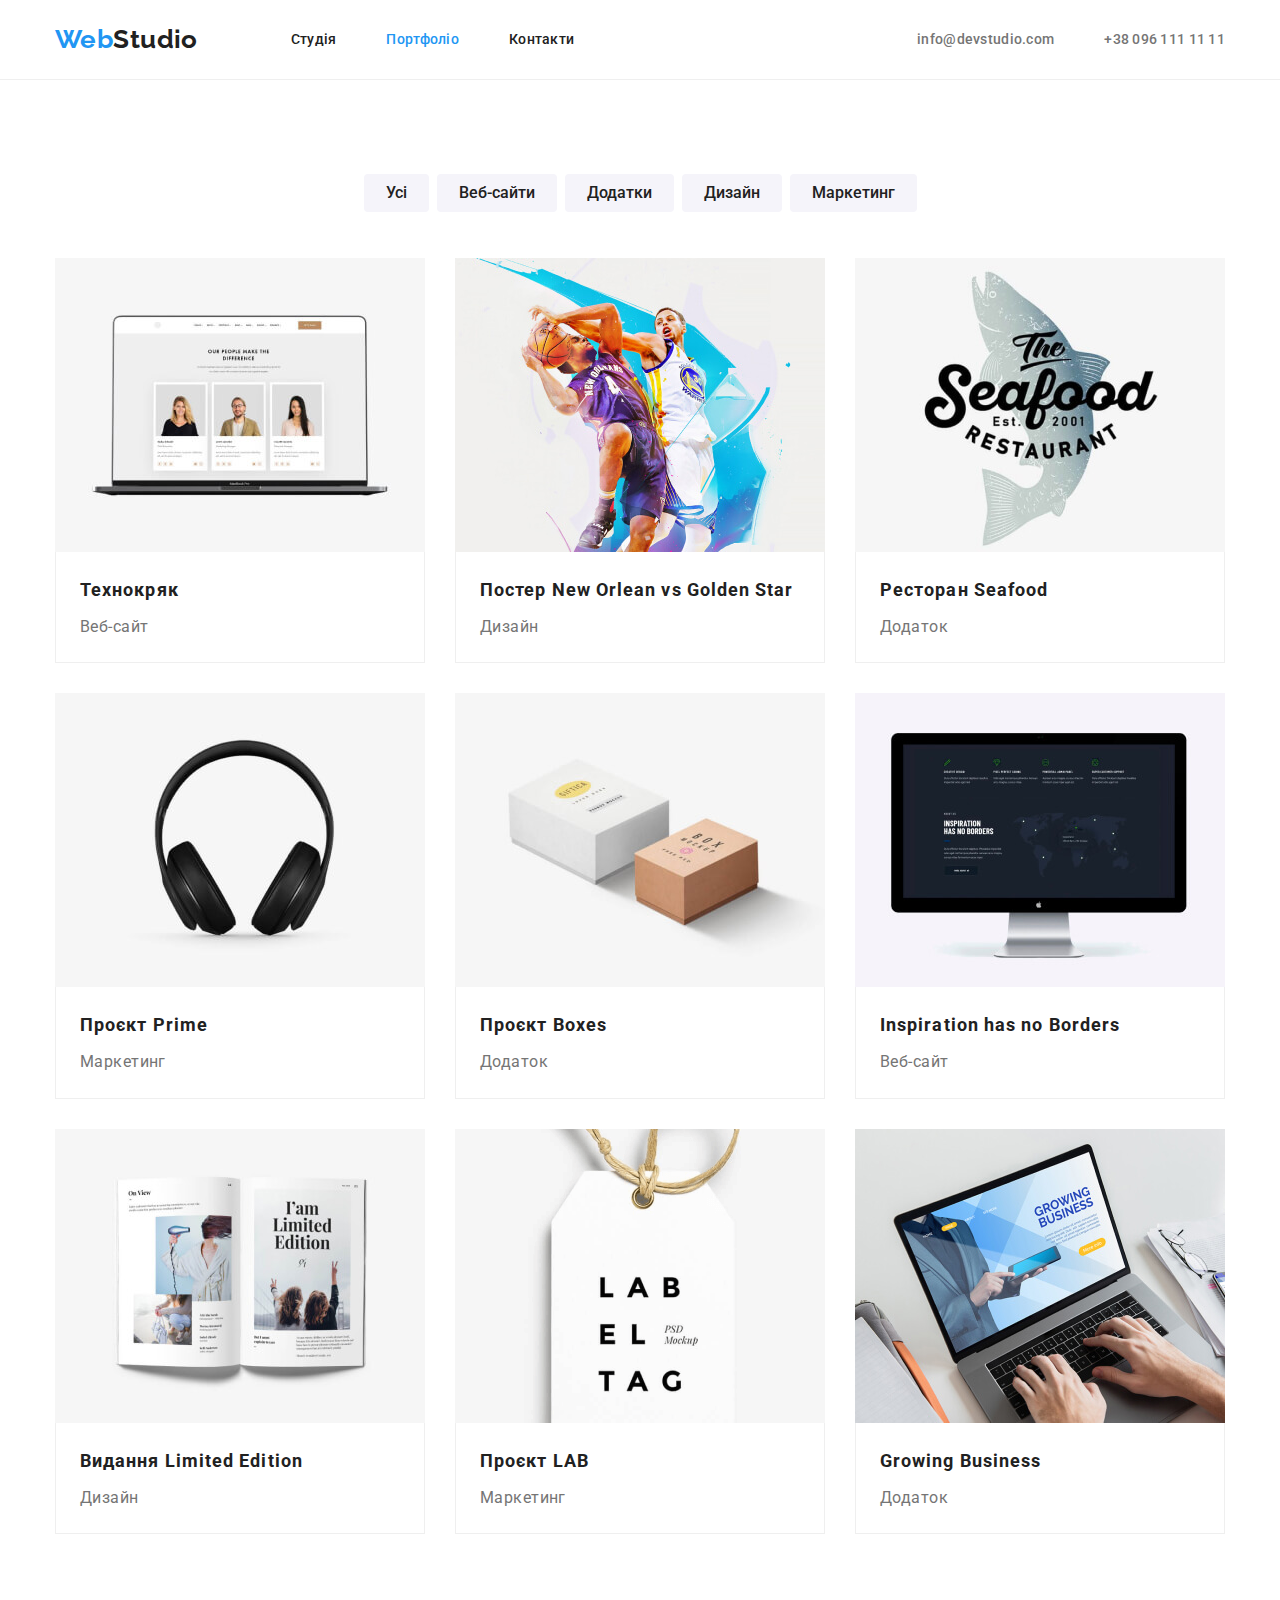
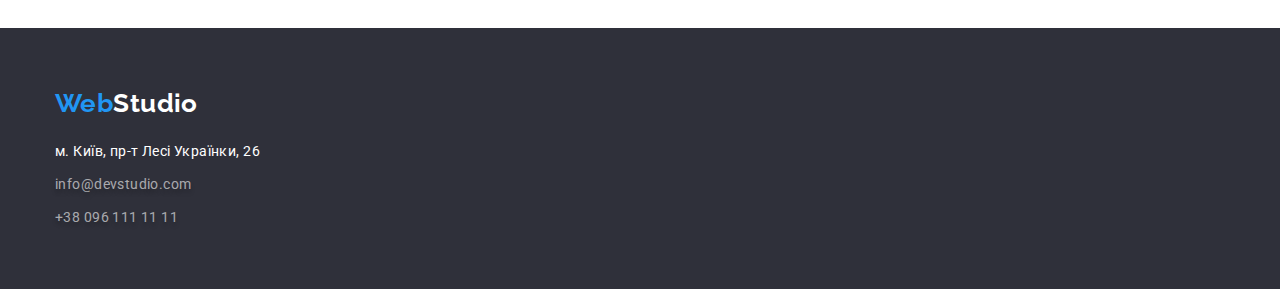
==== portfolio.html @ c40b0bf0 "додає початок дз4" ====
<!DOCTYPE html>
<html lang="uk">
  <head>
    <meta charset="UTF-8" />
    <meta http-equiv="X-UA-Compatible" content="IE=edge" />
    <meta name="viewport" content="width=device-width, initial-scale=1.0" />
    <title>Document</title>
    <link rel="preconnect" href="https://fonts.googleapis.com" />
    <link rel="preconnect" href="https://fonts.gstatic.com" crossorigin />
    <link
      href="https://fonts.googleapis.com/css2?family=Raleway:wght@700&family=Roboto:wght@400;500;700;900&display=swap"
      rel="stylesheet"
    />
    <link
      rel="stylesheet"
      href="https://cdnjs.cloudflare.com/ajax/libs/modern-normalize/1.1.0/modern-normalize.min.css"
    />
    <link rel="stylesheet" href="./css/styles.css" />
  </head>
  <body>
    <header class="main-header">
      <div class="container main-nav">
        <nav class="nav-logo">
          <a href="./index.html" class="logo not-link"
            ><span class="first-color-logo">Web</span
            ><span class="second-color-logo">Studio</span></a
          >
          <ul class="site-nav not-ul">
            <li class="item">
              <a href="./index.html" class="link not-link">Студія</a>
            </li>
            <li class="item">
              <a href="./portfolio.html" class="link current not-link"
                >Портфоліо</a
              >
            </li>
            <li class="item"><a href="#" class="link not-link">Контакти</a></li>
          </ul>
        </nav>
        <ul class="header-contacts not-ul">
          <li class="item">
            <a href="mailto:info@devstudio.com" class="not-link"
              >info@devstudio.com</a
            >
          </li>
          <li class="item">
            <a href="tel:+380961111111" class="not-link">+38 096 111 11 11</a>
          </li>
        </ul>
      </div>
    </header>
    <main>
      <section class="section portfolio-site">
        <div class="container">
          <h1 class="visually-hidden">Портфоліо</h1>
          <ul class="portfolio-btns not-ul">
            <li class="item">
              <button type="button" class="btn-portfolio">Усі</button>
            </li>
            <li class="item">
              <button type="button" class="btn-portfolio">Веб-сайти</button>
            </li>
            <li class="item">
              <button type="button" class="btn-portfolio">Додатки</button>
            </li>
            <li class="item">
              <button type="button" class="btn-portfolio">Дизайн</button>
            </li>
            <li class="item">
              <button type="button" class="btn-portfolio">Маркетинг</button>
            </li>
          </ul>
          <ul class="portfolio-list not-ul">
            <li class="item">
              <a href="#" class="not-link">
                <img
                  src="./images/tehnocryak.jpeg"
                  alt="сайт на ноутбуці"
                  width="370"
                />
                <div class="border">
                  <h2 class="portfolio-titles">Технокряк</h2>
                  <p class="portfolio-txt">Веб-сайт</p>
                </div>
              </a>
            </li>
            <li class="item">
              <a href="#" class="not-link">
                <img
                  src="./images/poster-basketball.jpeg"
                  alt="два баскетболісти з м'ячем"
                  width="370"
                />
                <div class="border">
                  <h2 class="portfolio-titles">
                    Постер New Orlean vs Golden Star
                  </h2>
                  <p class="portfolio-txt">Дизайн</p>
                </div>
              </a>
            </li>
            <li class="item">
              <a href="#" class="not-link">
                <img
                  src="./images/seafood.jpeg"
                  alt="назва ресторану на фоні риби"
                  width="370"
                />
                <div class="border">
                  <h2 class="portfolio-titles">Ресторан Seafood</h2>
                  <p class="portfolio-txt">Додаток</p>
                </div>
              </a>
            </li>
            <li class="item">
              <a href="#" class="not-link">
                <img src="./images/prima.jpeg" alt="навушники" width="370" />
                <div class="border">
                  <h2 class="portfolio-titles">Проєкт Prime</h2>
                  <p class="portfolio-txt">Маркетинг</p>
                </div>
              </a>
            </li>
            <li class="item">
              <a href="#" class="not-link">
                <img src="./images/boxes.jpeg" alt="коробки" width="370" />
                <div class="border">
                  <h2 class="portfolio-titles">Проєкт Boxes</h2>
                  <p class="portfolio-txt">Додаток</p>
                </div>
              </a>
            </li>
            <li class="item">
              <a href="#" class="not-link">
                <img
                  src="./images/inspiration.jpeg"
                  alt="веб сайт на моніторі"
                  width="370"
                />
                <div class="border">
                  <h2 class="portfolio-titles">Inspiration has no Borders</h2>
                  <p class="portfolio-txt">Веб-сайт</p>
                </div>
              </a>
            </li>
            <li class="item">
              <a href="#" class="not-link">
                <img
                  src="./images/limited-edition.jpeg"
                  alt="книжка"
                  width="370"
                />
                <div class="border">
                  <h2 class="portfolio-titles">Видання Limited Edition</h2>
                  <p class="portfolio-txt">Дизайн</p>
                </div>
              </a>
            </li>
            <li class="item">
              <a href="#" class="not-link">
                <img src="./images/lab.png" alt="етикетка" width="370" />
                <div class="border">
                  <h2 class="portfolio-titles">Проєкт LAB</h2>
                  <p class="portfolio-txt">Маркетинг</p>
                </div>
              </a>
            </li>
            <li class="item">
              <a href="#" class="not-link">
                <img
                  src="./images/growing-business.jpeg"
                  alt="руки друкують на ноутбуці"
                  width="370"
                />
                <div class="border">
                  <h2 class="portfolio-titles">Growing Business</h2>
                  <p class="portfolio-txt">Додаток</p>
                </div>
              </a>
            </li>
          </ul>
        </div>
      </section>
    </main>
    <footer class="site-footer">
      <div class="container">
        <div class="logo-footer">
          <a href="./index.html" class="logo footer not-link"
            ><span class="first-color-logo">Web</span
            ><span class="third-color-logo">Studio</span></a
          >
        </div>
        <address class="footer-links">
          <ul class="not-ul footer-list">
            <li class="item">
              <a
                href="https://goo.gl/maps/CPtrU1FHBa2aNyZL9"
                target="_blank"
                rel="noopener noreferrer nofollow"
                class="address not-link"
                >м. Київ, пр-т Лесі Українки, 26</a
              >
            </li>
            <li class="item">
              <a href="mailto:info@devstudio.com" class="footer-mail not-link"
                >info@devstudio.com</a
              >
            </li>
            <li class="item">
              <a href="tel:+380961111111" class="footer-phone not-link"
                >+38 096 111 11 11</a
              >
            </li>
          </ul>
        </address>
      </div>
    </footer>
  </body>
</html>
---- css/styles.css ----
html {
  box-sizing: border-box;
}
*,
*::after,
*::before {
  box-sizing: inherit;
}
:root {
  --title-text-color: #212121;
  --main-text-color: #757575;
  --light-text-color: #ffffff;
  --accent-color: #2196f3;
  --dark-bg-color: #2f303a;
  --light-bg-color: #f5f4fa;
  --phone-footer-color: rgba(255, 255, 255, 0.6);
  --btn-focus-hover: #188ce8;
  --border-color: #eeee;
}
body {
  margin: 0;
  color: var(--main-text-color);
  background-color: var(--light-text-color);
  /* головний шрифт */
  font-family: "Roboto", sans-serif;
  font-size: 14px;
  line-height: 1.7;
  letter-spacing: 0.03em;
}
/* cleaning */
h1,
h2,
h3,
h4,
h5,
h6,
p,
ul {
  margin: 0;
}
ul {
  padding-left: 0;
}
.not-link {
  text-decoration: none;
  display: inline-block;
}

/* start */
.container {
  width: 1200px;
  margin-left: auto;
  margin-right: auto;
  padding-left: 15px;
  padding-right: 15px;
}

/* header */

.main-header{
border-bottom: 1px solid var(--border-color);
}

.main-nav {
  display: flex;
  align-items: center;
}
.nav-logo {
  display: flex;
  align-items: center;
}

.first-color-logo {
  color: var(--accent-color);
}
.second-color-logo {
  color: var(--title-text-color);
}
.third-color-logo {
  color: var(--light-text-color);
}
.logo {
  font-family: "Raleway", sans-serif;
  font-weight: 700;
  font-size: 26px;
  line-height: 1.2;
  display: inline-block;
}
.not-ul {
  list-style: none;
}

/* navigation */
.site-nav a {
  color: var(--title-text-color);
}
.site-nav a:hover,
.site-nav a:focus {
  color: var(--accent-color);
}
.site-nav {
  font-weight: 500;
  font-size: 14px;
  line-height: 1.1;
  letter-spacing: 0.02em;

  display: flex;
  margin-left: 93px;
}
.site-nav .link {
  display: block;
  padding-top: 32px;
  padding-bottom: 32px;
}
.site-nav .link.current {
  color: var(--accent-color);
}
.site-nav .item:not(:last-child) {
  margin-right: 50px;
}

/* header contacts */
.header-contacts a {
  color: var(--main-text-color);
}
.header-contacts a:hover,
.header-contacts a:focus {
  color: var(--accent-color);
}
.header-contacts {
  display: flex;
  font-weight: 500;
  font-size: 14px;
  line-height: 1.1;
  letter-spacing: 0.02em;

  margin-left: auto;
}
.header-contacts .item + .item {
  margin-left: 50px;
}
.header-contacts .not-link {
  padding-top: 32px;
  padding-bottom: 32px;
}

/* section hero */
.hero {
  background-color: var(--dark-bg-color); 

  padding-top: 200px;
  padding-bottom: 200px; 

  height: 600px;
  outline: 1px solid black;
  max-width: 1600px;
  margin-left: auto;
  margin-right: auto;
  background-image: linear-gradient(
    to right, 
    rgba(47, 48, 58, 0.4),rgba(47, 48, 58, 0.4)
  ),
  url(../images/hero-img-sq.jpeg);
  background-repeat: no-repeat;
  background-size: cover;
  background-position: center;
}
.hero-title {
  color: var(--light-text-color);
  font-weight: 900;
  font-size: 44px;
  line-height: 1.4;
  letter-spacing: 0.06em;
  text-transform: uppercase;

  text-align: center;
  margin-bottom: 30px;
  width: 700px;
  margin-left: auto;
  margin-right: auto;
}
.btn {
  font-family: inherit;
  background-color: var(--accent-color);
  color: var(--light-text-color);
  cursor: pointer;
  display: block;
  width: 216px;
  height: 50px;
  box-shadow: 0px 4px 4px rgba(0, 0, 0, 0.15);
  border-radius: 4px;
  font-weight: 700;
  font-size: 16px;
  line-height: 1.9;

  padding: 0;
  margin: 0 auto;
  border-radius: 4px;
  border: none;
}
.btn:focus {
  background: var(--btn-focus-hover);
  box-shadow: 0px 4px 4px rgba(0, 0, 0, 0.15);
  border-radius: 4px;
}
.btn:hover {
  background: var(--btn-focus-hover);
  box-shadow: 0px 4px 4px rgba(0, 0, 0, 0.15);
  border-radius: 4px;
}
/* section fetures */

.section {
  padding-top: 94px;
  padding-bottom: 94px;
}

.visually-hidden {
  position: absolute;
  white-space: nowrap;
  width: 1px;
  height: 1px;
  overflow: hidden;
  border: 0;
  padding: 0;
  clip: rect(0 0 0 0);
  clip-path: inset(50%);
  margin: -1px;
}
.feauters-title {
  color: var(--title-text-color);
  font-weight: 700;
  font-size: 14px;
  line-height: 1.1;
  text-transform: uppercase;
  margin-bottom: 10px;
}
.feauters-list {
  display: flex;
}

.feauters-list .item:not(:last-child) {
  margin-right: 30px;
}

/* .feauters-list .item {
   gap: 30px;
  } */
.feauters-list .item {
  width: 270px;
}

/* section what we doing */
.services-title,
.team-title {
  color: var(--title-text-color);
  font-family: "Roboto";
  font-weight: 700;
  font-size: 36px;
  line-height: 1.2;
  letter-spacing: 0.03em;
  text-align: center;
  margin-bottom: 50px;
}
img {
  display: block;
  max-width: 100%;
  height: auto;
}
.services {
  padding-top: 0px;
}

.services-list {
  display: flex;
}
.services-list .item:not(:last-child) {
  margin-right: 30px;
}

/* section team */

.section-team {
  background-color: var(--light-bg-color);
}
.team-photos {
  background-color: var(--light-text-color);
}
.worker-name {
  color: var(--title-text-color);
  font-size: 16px;
  line-height: 1.2;
  margin-bottom: 10px;
}
.team-list {
  display: flex;
}
.team-list .team-photos:not(:last-child) {
  margin-right: 30px;
}
.team-list > p{
  font-size: 16px;
}

.ihor {
  padding: 30px 71px 30px 70px;
  text-align: center;
}
.olha {
  padding: 30px 61px 30px 62px;
  text-align: center;
}
.mykola {
  padding: 30px 70px 30px 70px;
  text-align: center;
}
.myhailo {
  padding: 30px 62px 30px 63px;
  text-align: center;
}

/* section footer */

.site-footer {
  background-color: var(--dark-bg-color);
}
.footer-links a {
  font-style: normal;
}

.footer-list .item:not(:last-child) {
  margin-bottom: 9px;
}

.address {
  color: var(--light-text-color);
}
.footer-mail,
.footer-phone {
  color: var(--phone-footer-color);
  text-shadow: 0px 4px 4px rgba(0, 0, 0, 0.25);
}
.address:hover,
.address:focus {
  color: var(--accent-color);
}
.footer-mail:hover,
.footer-mail:focus {
  color: var(--accent-color);
}
.footer-phone:hover,
.footer-mail:focus {
  color: var(--accent-color);
}

.logo-footer {
  display: inline-block;
  margin-bottom: 20px;
}

/* portfolio */

.portfolio-btns {
  display: flex;
  justify-content: center;
  margin-bottom: 46px;
}

.btn-portfolio {
  font-family: inherit;
  font-weight: 500;
  font-size: 16px;
  line-height: 1.6;
  background-color: var(--light-bg-color);
  color: var(--title-text-color);
  cursor: pointer;
  padding: 6px 22px;
  display: block;
  border: none;
  border-radius: 4px;
}

.portfolio-btns .item:not(:last-child) {
  margin-right: 8px;
  
}

.btn-portfolio:hover {
  background-color: var(--accent-color);
  color: var(--light-text-color);
  box-shadow: 0px 3px 1px rgba(0, 0, 0, 0.1), 0px 1px 2px rgba(0, 0, 0, 0.08), 0px 2px 2px rgba(0, 0, 0, 0.12);
}
.btn-portfolio:focus {
  background-color: var(--accent-color);
  color: var(--light-text-color);
  box-shadow: 0px 3px 1px rgba(0, 0, 0, 0.1), 0px 1px 2px rgba(0, 0, 0, 0.08), 0px 2px 2px rgba(0, 0, 0, 0.12);
}
.portfolio-titles {
  font-weight: 700;
  font-size: 18px;
  line-height: 2;
  letter-spacing: 0.06em;
  color: var(--title-text-color);

  margin-bottom: 4px;
}
.portfolio-txt {
  font-size: 16px;
  line-height: 1.9;
  color: var(--main-text-color);
}

.portfolio-list {
  display: flex;
  flex-wrap: wrap;
  margin-right: -30px;
  margin-bottom: -30px;
}

.portfolio-list .item {
  margin-right: 30px;
  margin-bottom: 30px;
}

.border {
  border-left: 1px solid var(--border-color);
  border-bottom: 1px solid var(--border-color);
  border-right: 1px solid var(--border-color);
  padding: 20px 24px;
}

.site-footer {
  padding-top: 60px;
  padding-bottom: 60px;
}

/* logos */

.contacts-icon{
fill: currentColor;
}
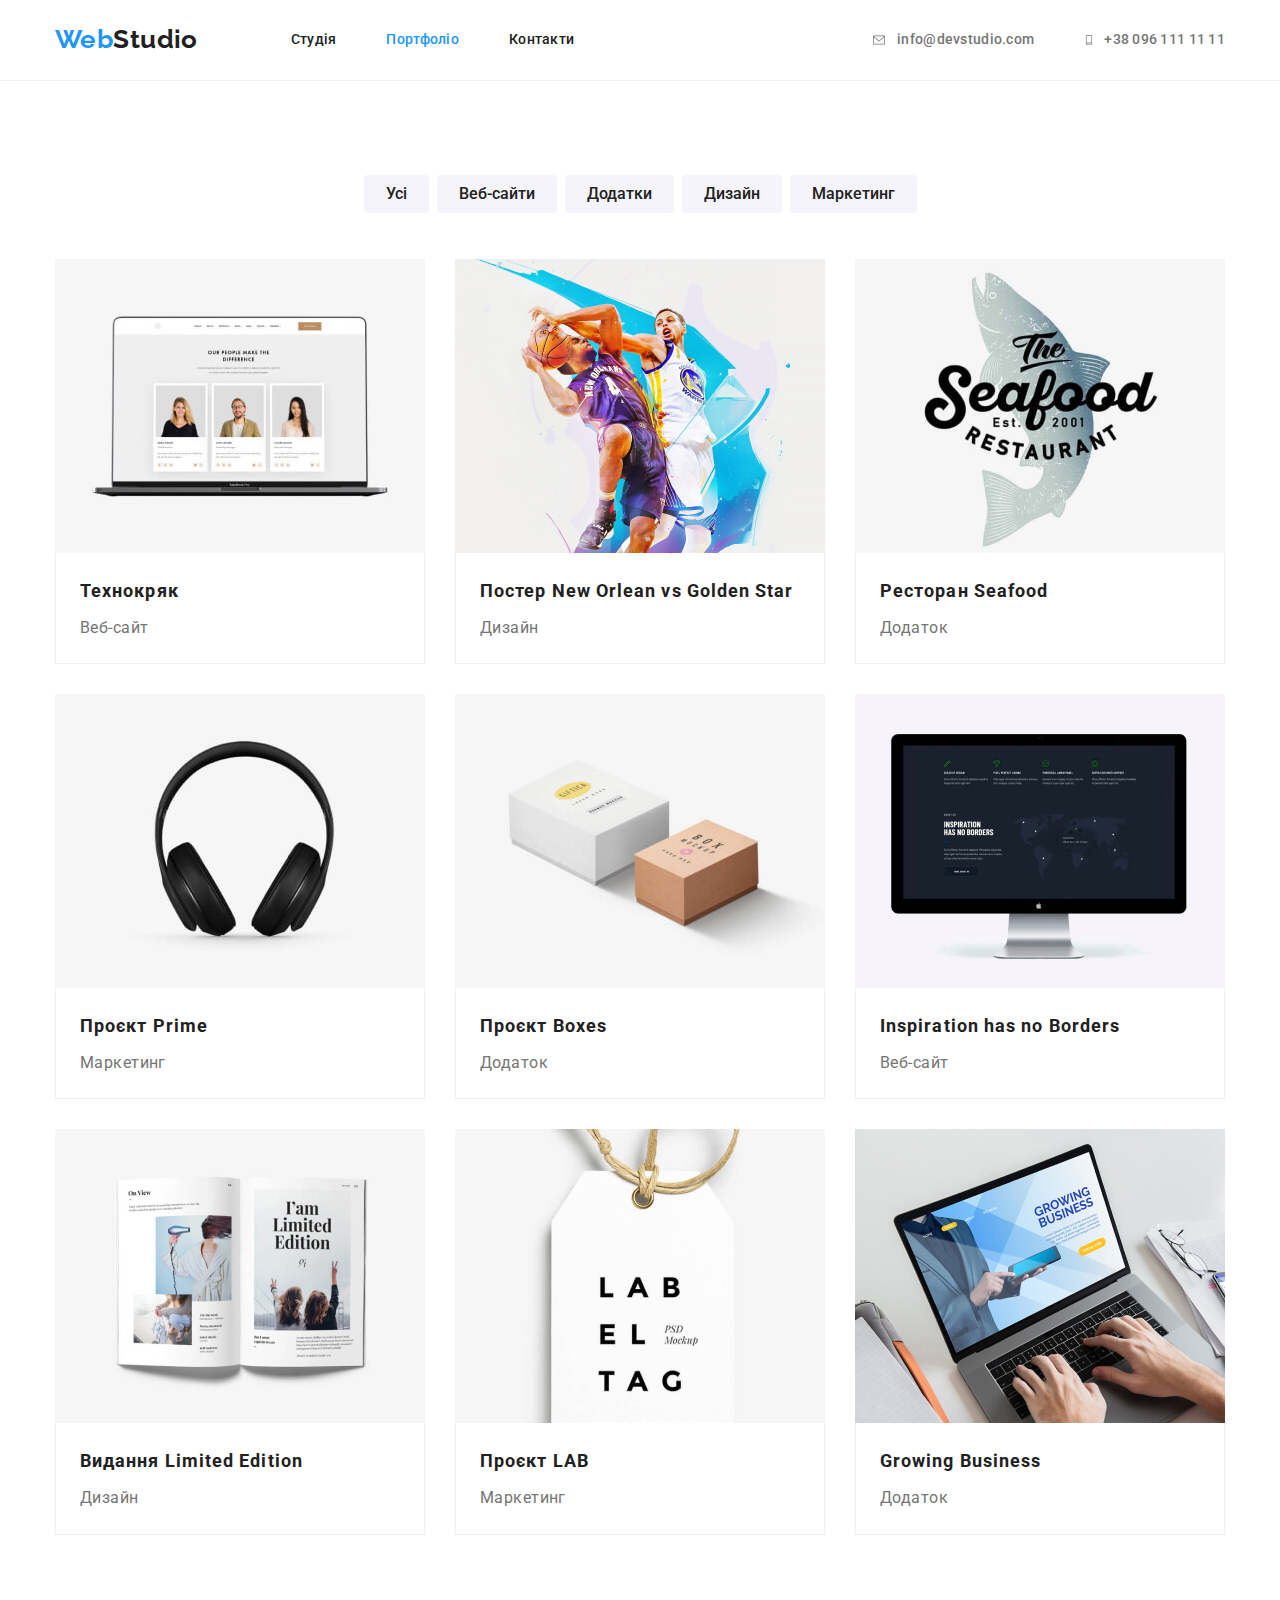
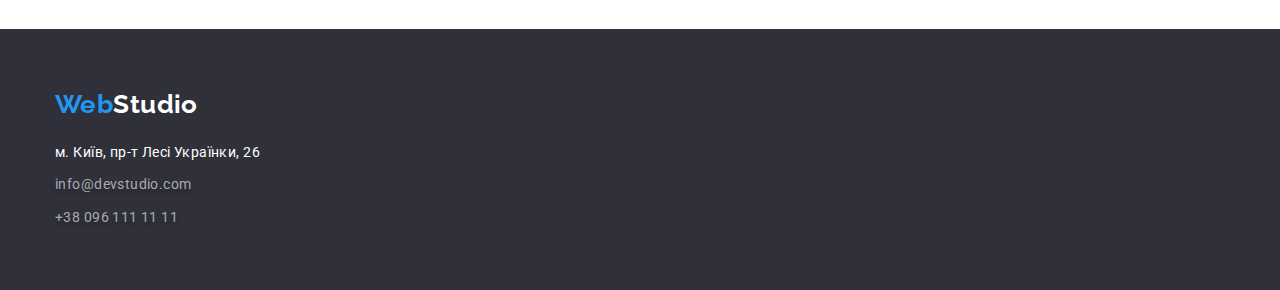
==== commit d7fdcff6: "додає проблеми з соц-мережами" ====
--- a/portfolio.html
+++ b/portfolio.html
@@ -30,21 +30,23 @@
               <a href="./index.html" class="link not-link">Студія</a>
             </li>
             <li class="item">
-              <a href="./portfolio.html" class="link current not-link"
-                >Портфоліо</a
-              >
+              <a href="./portfolio.html" class="link current not-link">Портфоліо</a>
             </li>
             <li class="item"><a href="#" class="link not-link">Контакти</a></li>
           </ul>
         </nav>
         <ul class="header-contacts not-ul">
           <li class="item">
-            <a href="mailto:info@devstudio.com" class="not-link"
-              >info@devstudio.com</a
-            >
+            <a href="mailto:info@devstudio.com" class="not-link">
+              <svg class="contacts-icon" width="16px" height="12px">
+                <use href="./images/icons.svg#envelope"></use>
+              </svg>info@devstudio.com</a>
           </li>
           <li class="item">
-            <a href="tel:+380961111111" class="not-link">+38 096 111 11 11</a>
+            <a href="tel:+380961111111" class="not-link">
+              <svg class="contacts-icon" width="10px" height="16px">
+                <use href="./images/icons.svg#smartphone"></use>
+              </svg>+38 096 111 11 11</a>
           </li>
         </ul>
       </div>
@@ -72,7 +74,7 @@
           </ul>
           <ul class="portfolio-list not-ul">
             <li class="item">
-              <a href="#" class="not-link">
+              <a href="#" class="portfolio not-link">
                 <img
                   src="./images/tehnocryak.jpeg"
                   alt="сайт на ноутбуці"
@@ -85,7 +87,7 @@
               </a>
             </li>
             <li class="item">
-              <a href="#" class="not-link">
+              <a href="#" class="portfolio not-link">
                 <img
                   src="./images/poster-basketball.jpeg"
                   alt="два баскетболісти з м'ячем"
@@ -100,7 +102,7 @@
               </a>
             </li>
             <li class="item">
-              <a href="#" class="not-link">
+              <a href="#" class="portfolio not-link">
                 <img
                   src="./images/seafood.jpeg"
                   alt="назва ресторану на фоні риби"
@@ -113,7 +115,7 @@
               </a>
             </li>
             <li class="item">
-              <a href="#" class="not-link">
+              <a href="#" class="portfolio not-link">
                 <img src="./images/prima.jpeg" alt="навушники" width="370" />
                 <div class="border">
                   <h2 class="portfolio-titles">Проєкт Prime</h2>
@@ -122,7 +124,7 @@
               </a>
             </li>
             <li class="item">
-              <a href="#" class="not-link">
+              <a href="#" class="portfolio not-link">
                 <img src="./images/boxes.jpeg" alt="коробки" width="370" />
                 <div class="border">
                   <h2 class="portfolio-titles">Проєкт Boxes</h2>
@@ -131,7 +133,7 @@
               </a>
             </li>
             <li class="item">
-              <a href="#" class="not-link">
+              <a href="#" class="portfolio not-link">
                 <img
                   src="./images/inspiration.jpeg"
                   alt="веб сайт на моніторі"
@@ -144,7 +146,7 @@
               </a>
             </li>
             <li class="item">
-              <a href="#" class="not-link">
+              <a href="#" class="portfolio not-link">
                 <img
                   src="./images/limited-edition.jpeg"
                   alt="книжка"
@@ -157,7 +159,7 @@
               </a>
             </li>
             <li class="item">
-              <a href="#" class="not-link">
+              <a href="#" class="portfolio not-link">
                 <img src="./images/lab.png" alt="етикетка" width="370" />
                 <div class="border">
                   <h2 class="portfolio-titles">Проєкт LAB</h2>
@@ -166,7 +168,7 @@
               </a>
             </li>
             <li class="item">
-              <a href="#" class="not-link">
+              <a href="#" class="portfolio not-link">
                 <img
                   src="./images/growing-business.jpeg"
                   alt="руки друкують на ноутбуці"
--- a/css/styles.css
+++ b/css/styles.css
@@ -16,6 +16,7 @@
   --phone-footer-color: rgba(255, 255, 255, 0.6);
   --btn-focus-hover: #188ce8;
   --border-color: #eeee;
+  --logo-basic-color: #afb1b8;
 }
 body {
   margin: 0;
@@ -43,7 +44,8 @@
 }
 .not-link {
   text-decoration: none;
-  display: inline-block;
+  display: flex;
+  align-items: center;
 }
 
 /* start */
@@ -239,6 +241,18 @@
   display: flex;
 }
 
+.feauters-bg{
+  background-color: var(--light-bg-color);
+  display: flex;
+  justify-content: center;
+  align-items: center;
+  border-radius: 4px;
+  height: 120px;
+
+  
+  margin-bottom: 30px;
+}
+
 .feauters-list .item:not(:last-child) {
   margin-right: 30px;
 }
@@ -319,6 +333,46 @@
   text-align: center;
 }
 
+
+.social-list{
+  display: flex;
+  align-items: center;
+  justify-content: center;
+}
+
+.social-list-item{
+  display: flex;
+  align-items: center;
+  justify-content: center;
+  width: 44px;
+  height: 44px;
+  border-radius: 50%;
+  background-color: var(--light-text-color);
+}
+
+.social-list-link{
+  display: flex;
+  align-items: center;
+  justify-content: center;
+}
+.social-list-icon{
+  width: 20px;
+  height: 20px;
+  fill: var(--logo-basic-color);
+}
+
+.social-list-link:hover,
+.social-list-link:focus{
+  color: var(--accent-color);
+  border-color: var(--accent-color);
+  }
+
+ .social-list-icon:hover,
+ .social-list-icon:focus{
+fill: var(--light-text-color);
+}
+
+
 /* section footer */
 
 .site-footer {
@@ -359,6 +413,10 @@
 }
 
 /* portfolio */
+
+.portfolio.not-link{
+  display: inline-block;
+}
 
 .portfolio-btns {
   display: flex;
@@ -438,4 +496,9 @@
 
 .contacts-icon{
 fill: currentColor;
+margin-right: 10px;
+}
+.contacts-icon:hover,
+.contacts-icon:focus{
+  fill: var(--accent-color);
 }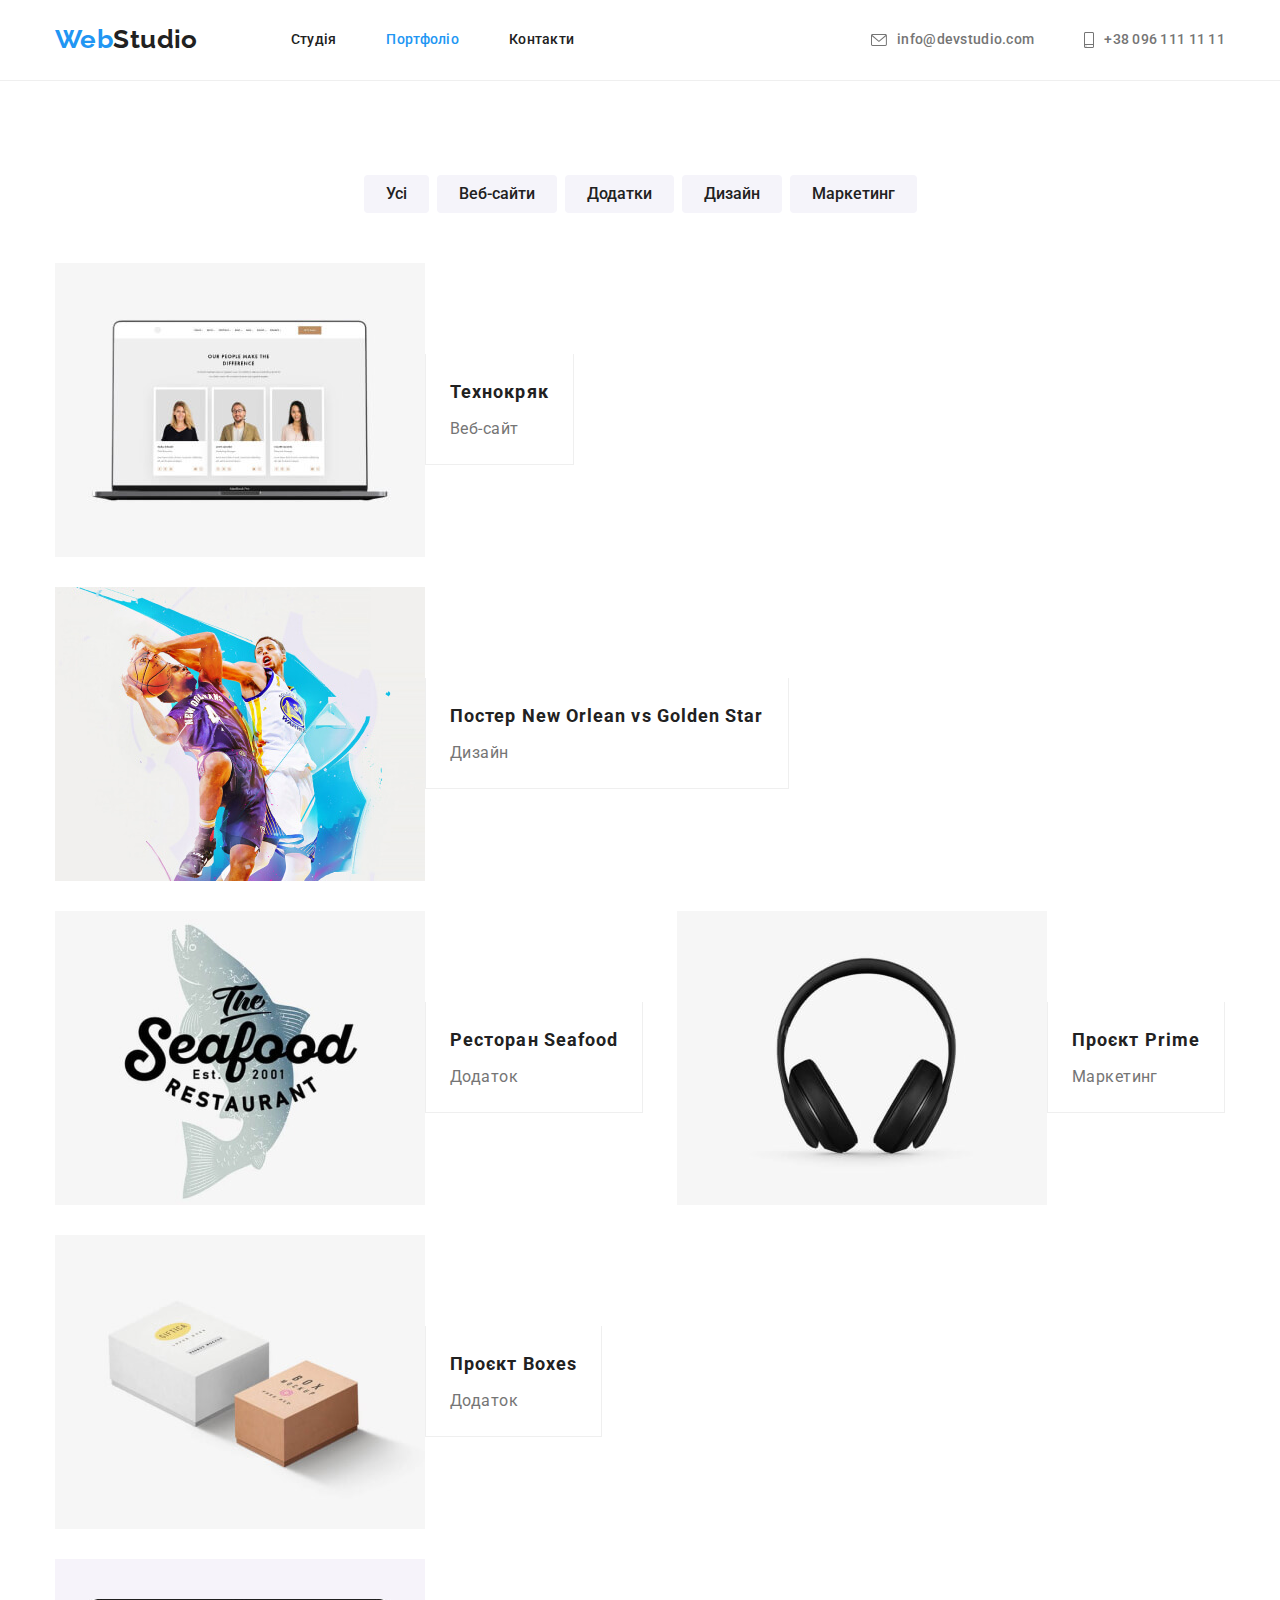
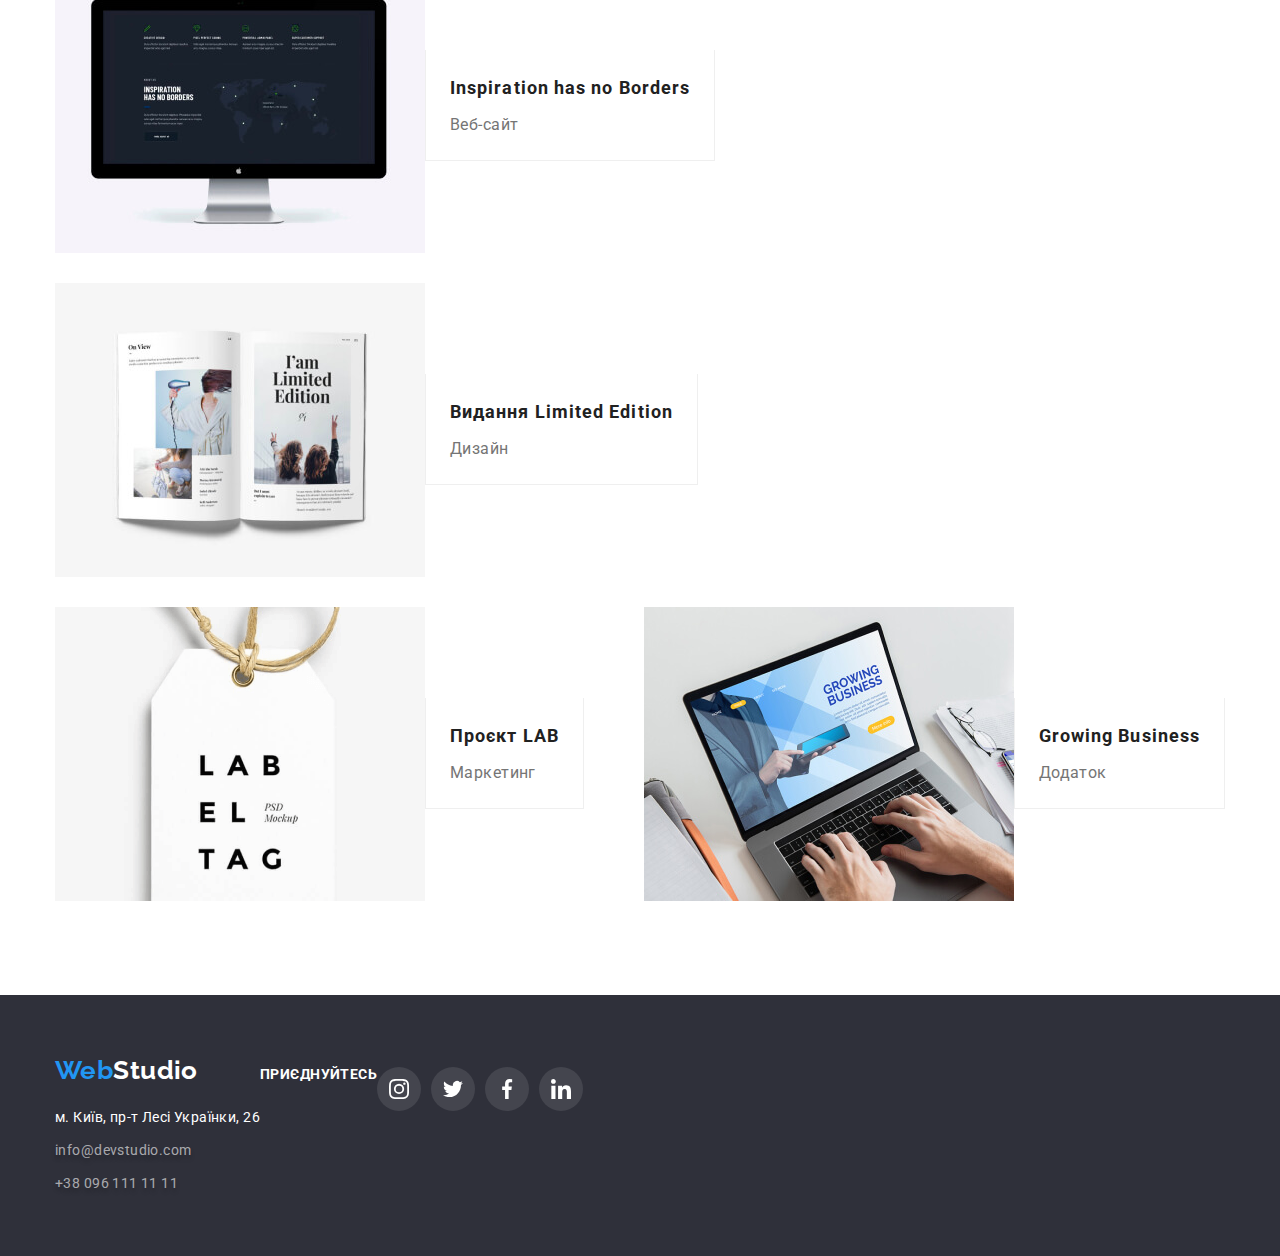
==== commit 57e2c258: "додає проблему з футером і портфоліо" ====
--- a/portfolio.html
+++ b/portfolio.html
@@ -74,7 +74,7 @@
           </ul>
           <ul class="portfolio-list not-ul">
             <li class="item">
-              <a href="#" class="portfolio not-link">
+              <a href="#" class="portfolio-link not-link">
                 <img
                   src="./images/tehnocryak.jpeg"
                   alt="сайт на ноутбуці"
@@ -87,7 +87,7 @@
               </a>
             </li>
             <li class="item">
-              <a href="#" class="portfolio not-link">
+              <a href="#" class="portfolio-link not-link">
                 <img
                   src="./images/poster-basketball.jpeg"
                   alt="два баскетболісти з м'ячем"
@@ -102,7 +102,7 @@
               </a>
             </li>
             <li class="item">
-              <a href="#" class="portfolio not-link">
+              <a href="#" class="portfolio-link not-link">
                 <img
                   src="./images/seafood.jpeg"
                   alt="назва ресторану на фоні риби"
@@ -115,7 +115,7 @@
               </a>
             </li>
             <li class="item">
-              <a href="#" class="portfolio not-link">
+              <a href="#" class="portfolio-link not-link">
                 <img src="./images/prima.jpeg" alt="навушники" width="370" />
                 <div class="border">
                   <h2 class="portfolio-titles">Проєкт Prime</h2>
@@ -124,7 +124,7 @@
               </a>
             </li>
             <li class="item">
-              <a href="#" class="portfolio not-link">
+              <a href="#" class="portfolio-link not-link">
                 <img src="./images/boxes.jpeg" alt="коробки" width="370" />
                 <div class="border">
                   <h2 class="portfolio-titles">Проєкт Boxes</h2>
@@ -133,7 +133,7 @@
               </a>
             </li>
             <li class="item">
-              <a href="#" class="portfolio not-link">
+              <a href="#" class="portfolio-link not-link">
                 <img
                   src="./images/inspiration.jpeg"
                   alt="веб сайт на моніторі"
@@ -146,7 +146,7 @@
               </a>
             </li>
             <li class="item">
-              <a href="#" class="portfolio not-link">
+              <a href="#" class="portfolio-link not-link">
                 <img
                   src="./images/limited-edition.jpeg"
                   alt="книжка"
@@ -159,7 +159,7 @@
               </a>
             </li>
             <li class="item">
-              <a href="#" class="portfolio not-link">
+              <a href="#" class="portfolio-link not-link">
                 <img src="./images/lab.png" alt="етикетка" width="370" />
                 <div class="border">
                   <h2 class="portfolio-titles">Проєкт LAB</h2>
@@ -168,7 +168,7 @@
               </a>
             </li>
             <li class="item">
-              <a href="#" class="portfolio not-link">
+              <a href="#" class="portfolio-link not-link">
                 <img
                   src="./images/growing-business.jpeg"
                   alt="руки друкують на ноутбуці"
@@ -185,12 +185,12 @@
       </section>
     </main>
     <footer class="site-footer">
-      <div class="container">
+      <div class="container footer">
+        <div class="logo-adress">
         <div class="logo-footer">
           <a href="./index.html" class="logo footer not-link"
             ><span class="first-color-logo">Web</span
-            ><span class="third-color-logo">Studio</span></a
-          >
+            ><span class="third-color-logo">Studio</span></a>
         </div>
         <address class="footer-links">
           <ul class="not-ul footer-list">
@@ -200,21 +200,52 @@
                 target="_blank"
                 rel="noopener noreferrer nofollow"
                 class="address not-link"
-                >м. Київ, пр-т Лесі Українки, 26</a
-              >
+                >м. Київ, пр-т Лесі Українки, 26</a>
             </li>
             <li class="item">
               <a href="mailto:info@devstudio.com" class="footer-mail not-link"
-                >info@devstudio.com</a
-              >
+                >info@devstudio.com</a>
             </li>
             <li class="item">
               <a href="tel:+380961111111" class="footer-phone not-link"
-                >+38 096 111 11 11</a
-              >
+                >+38 096 111 11 11</a>
             </li>
           </ul>
         </address>
+      </div>
+        <div class="footer-social">
+          <p class="footer-title">Приєднуйтесь</p>
+          <ul class="social-list not-ul">
+            <li class="social-list-item">
+              <a href="#" class="social-list-link footer">
+                <svg aria-label="Інстаграм студії" class="social-icon">
+                  <use href="./images/icons.svg#instagram"></use>
+                </svg>
+              </a>
+            </li>
+            <li class="social-list-item">
+              <a href="#" class="social-list-link footer">
+                <svg aria-label="Твітер студії" class="social-icon">
+                  <use href="./images/icons.svg#twitter"></use>
+                </svg>
+              </a>
+            </li>
+            <li class="social-list-item">
+              <a href="#" class="social-list-link footer">
+                <svg aria-label="Фейсбук студії" class="social-icon">
+                  <use href="./images/icons.svg#facebook"></use>
+                </svg>
+              </a>
+            </li>
+            <li class="social-list-item">
+              <a href="#" class="social-list-link footer">
+                <svg aria-label="Лінкедін студії" class="social-icon">
+                  <use href="./images/icons.svg#linkedin"></use>
+                </svg>
+              </a>
+            </li>
+          </ul> 
+        </div>
       </div>
     </footer>
   </body>
--- a/css/styles.css
+++ b/css/styles.css
@@ -17,6 +17,7 @@
   --btn-focus-hover: #188ce8;
   --border-color: #eeee;
   --logo-basic-color: #afb1b8;
+  --footer-social-bg-color: rgba(255, 255, 255, 0.1);
 }
 body {
   margin: 0;
@@ -257,9 +258,6 @@
   margin-right: 30px;
 }
 
-/* .feauters-list .item {
-   gap: 30px;
-  } */
 .feauters-list .item {
   width: 270px;
 }
@@ -299,6 +297,10 @@
 }
 .team-photos {
   background-color: var(--light-text-color);
+  width: 270px;
+  box-shadow: 0px 1px 3px rgba(0, 0, 0, 0.12), 0px 1px 1px rgba(0, 0, 0, 0.14), 0px 2px 1px rgba(0, 0, 0, 0.2);
+border-radius: 0px 0px 4px 4px;
+
 }
 .worker-name {
   color: var(--title-text-color);
@@ -317,19 +319,19 @@
 }
 
 .ihor {
-  padding: 30px 71px 30px 70px;
+  padding: 30px;
   text-align: center;
 }
 .olha {
-  padding: 30px 61px 30px 62px;
+  padding: 30px;
   text-align: center;
 }
 .mykola {
-  padding: 30px 70px 30px 70px;
+  padding: 30px;
   text-align: center;
 }
 .myhailo {
-  padding: 30px 62px 30px 63px;
+  padding: 30px;
   text-align: center;
 }
 
@@ -338,38 +340,68 @@
   display: flex;
   align-items: center;
   justify-content: center;
+  gap: 10px;
 }
 
 .social-list-item{
-  display: flex;
-  align-items: center;
-  justify-content: center;
   width: 44px;
   height: 44px;
+}
+
+.social-list-link{
+  display: flex;
+  align-items: center;
+  justify-content: center;
   border-radius: 50%;
-  background-color: var(--light-text-color);
-}
-
-.social-list-link{
-  display: flex;
-  align-items: center;
-  justify-content: center;
-}
-.social-list-icon{
+  color: var(--logo-basic-color);
+  fill: currentColor;
+  height: 100%;
+  width: 100%;
+}
+.social-icon{
   width: 20px;
   height: 20px;
-  fill: var(--logo-basic-color);
 }
 
 .social-list-link:hover,
 .social-list-link:focus{
-  color: var(--accent-color);
-  border-color: var(--accent-color);
+ background-color: var(--accent-color);
+ color: var(--light-text-color);
   }
 
- .social-list-icon:hover,
- .social-list-icon:focus{
-fill: var(--light-text-color);
+/* section customers */
+
+.customers-list{
+  display: flex;
+  justify-content: space-between;
+}
+
+.customers-item{
+  width: 170px;
+  height: 92px;
+}
+
+.customers-logo{
+  width: 106px;
+  height: 60px;
+}
+
+.customers-link{
+  display: flex;
+  align-items: center;
+  justify-content: center;
+  border: 1px solid var(--logo-basic-color) ;
+  border-radius: 4px;
+  color: var(--logo-basic-color);
+  fill: currentColor;
+  height: 100%;
+  width: 100%;
+}
+
+.customers-link:hover,
+.customers-link:focus{
+ color: var(--accent-color);
+ border-color: var(--accent-color);
 }
 
 
@@ -377,10 +409,17 @@
 
 .site-footer {
   background-color: var(--dark-bg-color);
+
 }
 .footer-links a {
   font-style: normal;
 }
+
+.container.footer{
+display: flex;
+align-items: baseline;
+}
+
 
 .footer-list .item:not(:last-child) {
   margin-bottom: 9px;
@@ -412,6 +451,29 @@
   margin-bottom: 20px;
 }
 
+.footer-social{
+  display: flex;
+  width: 206px;
+}
+
+.footer-title{
+  text-transform: uppercase;
+  color: var(--light-text-color);
+  font-weight: 700;
+  margin-bottom: 20px;
+  line-height: 1.14;
+}
+
+.social-list-link.footer{
+  fill: var(--light-text-color);
+  background-color: var(--footer-social-bg-color) 
+} 
+
+.social-list-link.footer:hover,
+.social-list-link.footer:focus{
+ background-color: var(--accent-color);
+ }
+
 /* portfolio */
 
 .portfolio.not-link{
@@ -421,7 +483,7 @@
 .portfolio-btns {
   display: flex;
   justify-content: center;
-  margin-bottom: 46px;
+  margin-bottom: 50px;
 }
 
 .btn-portfolio {
@@ -440,7 +502,6 @@
 
 .portfolio-btns .item:not(:last-child) {
   margin-right: 8px;
-  
 }
 
 .btn-portfolio:hover {
@@ -470,14 +531,14 @@
 
 .portfolio-list {
   display: flex;
+  justify-content: space-between;
   flex-wrap: wrap;
-  margin-right: -30px;
-  margin-bottom: -30px;
-}
-
-.portfolio-list .item {
-  margin-right: 30px;
-  margin-bottom: 30px;
+  gap: 30px;
+}
+
+.portfolio-link:hover,
+.portfolio-link:focus{
+  box-shadow: 0px 1px 1px rgba(0, 0, 0, 0.12), 0px 4px 4px rgba(0, 0, 0, 0.06), 1px 4px 6px rgba(0, 0, 0, 0.16);
 }
 
 .border {
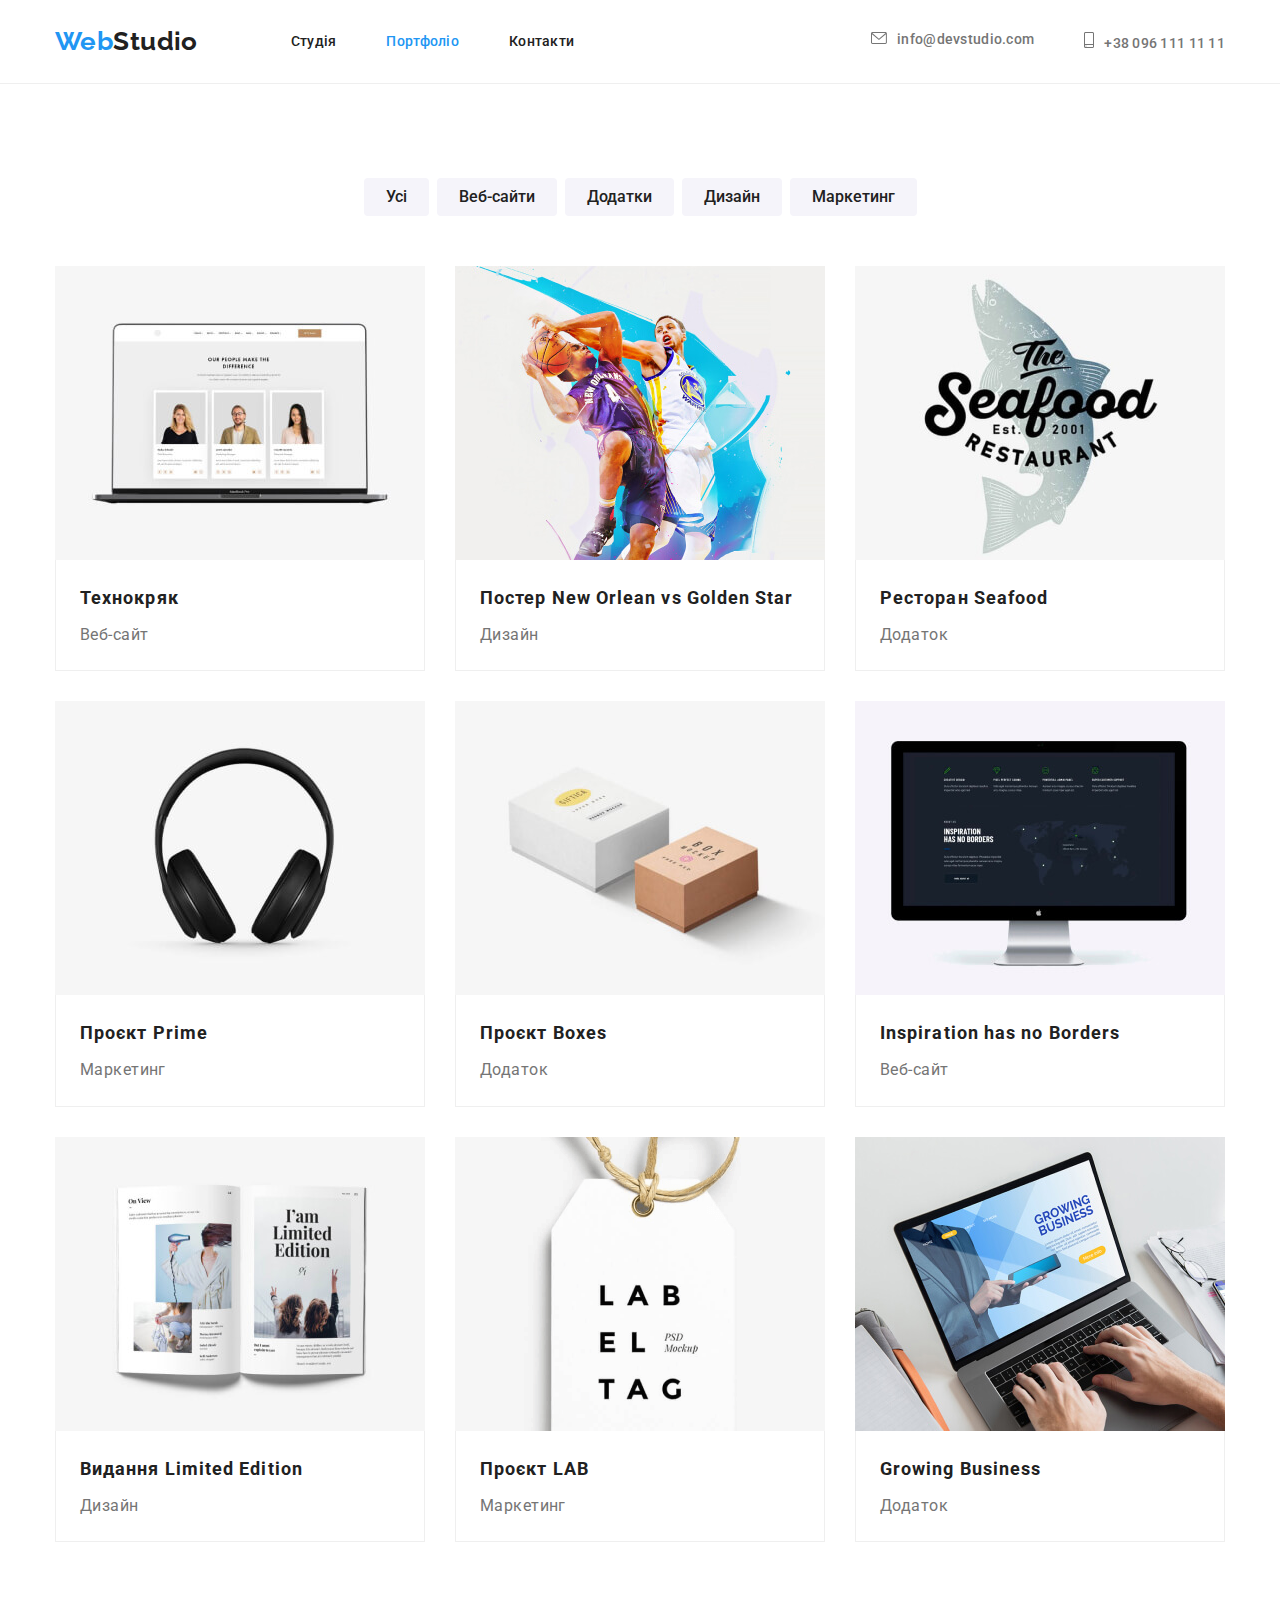
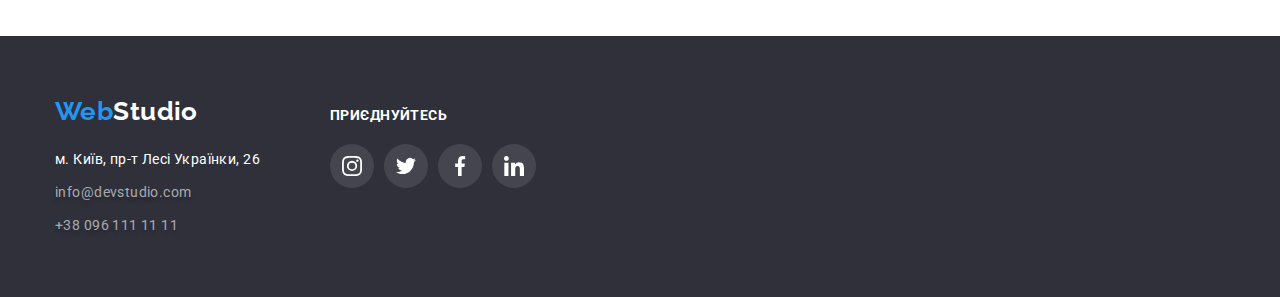
==== commit fe85a5f2: "виправляє помилки з футером і портфоліо" ====
--- a/portfolio.html
+++ b/portfolio.html
@@ -30,7 +30,9 @@
               <a href="./index.html" class="link not-link">Студія</a>
             </li>
             <li class="item">
-              <a href="./portfolio.html" class="link current not-link">Портфоліо</a>
+              <a href="./portfolio.html" class="link current not-link"
+                >Портфоліо</a
+              >
             </li>
             <li class="item"><a href="#" class="link not-link">Контакти</a></li>
           </ul>
@@ -39,14 +41,16 @@
           <li class="item">
             <a href="mailto:info@devstudio.com" class="not-link">
               <svg class="contacts-icon" width="16px" height="12px">
-                <use href="./images/icons.svg#envelope"></use>
-              </svg>info@devstudio.com</a>
+                <use href="./images/icons.svg#envelope"></use></svg
+              >info@devstudio.com</a
+            >
           </li>
           <li class="item">
             <a href="tel:+380961111111" class="not-link">
               <svg class="contacts-icon" width="10px" height="16px">
-                <use href="./images/icons.svg#smartphone"></use>
-              </svg>+38 096 111 11 11</a>
+                <use href="./images/icons.svg#smartphone"></use></svg
+              >+38 096 111 11 11</a
+            >
           </li>
         </ul>
       </div>
@@ -187,32 +191,36 @@
     <footer class="site-footer">
       <div class="container footer">
         <div class="logo-adress">
-        <div class="logo-footer">
-          <a href="./index.html" class="logo footer not-link"
-            ><span class="first-color-logo">Web</span
-            ><span class="third-color-logo">Studio</span></a>
+          <div class="logo-footer">
+            <a href="./index.html" class="logo footer not-link"
+              ><span class="first-color-logo">Web</span
+              ><span class="third-color-logo">Studio</span></a
+            >
+          </div>
+          <address class="footer-links">
+            <ul class="not-ul footer-list">
+              <li class="item">
+                <a
+                  href="https://goo.gl/maps/CPtrU1FHBa2aNyZL9"
+                  target="_blank"
+                  rel="noopener noreferrer nofollow"
+                  class="address not-link"
+                  >м. Київ, пр-т Лесі Українки, 26</a
+                >
+              </li>
+              <li class="item">
+                <a href="mailto:info@devstudio.com" class="footer-mail not-link"
+                  >info@devstudio.com</a
+                >
+              </li>
+              <li class="item">
+                <a href="tel:+380961111111" class="footer-phone not-link"
+                  >+38 096 111 11 11</a
+                >
+              </li>
+            </ul>
+          </address>
         </div>
-        <address class="footer-links">
-          <ul class="not-ul footer-list">
-            <li class="item">
-              <a
-                href="https://goo.gl/maps/CPtrU1FHBa2aNyZL9"
-                target="_blank"
-                rel="noopener noreferrer nofollow"
-                class="address not-link"
-                >м. Київ, пр-т Лесі Українки, 26</a>
-            </li>
-            <li class="item">
-              <a href="mailto:info@devstudio.com" class="footer-mail not-link"
-                >info@devstudio.com</a>
-            </li>
-            <li class="item">
-              <a href="tel:+380961111111" class="footer-phone not-link"
-                >+38 096 111 11 11</a>
-            </li>
-          </ul>
-        </address>
-      </div>
         <div class="footer-social">
           <p class="footer-title">Приєднуйтесь</p>
           <ul class="social-list not-ul">
@@ -244,7 +252,7 @@
                 </svg>
               </a>
             </li>
-          </ul> 
+          </ul>
         </div>
       </div>
     </footer>
--- a/css/styles.css
+++ b/css/styles.css
@@ -45,8 +45,7 @@
 }
 .not-link {
   text-decoration: none;
-  display: flex;
-  align-items: center;
+  display: block;
 }
 
 /* start */
@@ -452,7 +451,7 @@
 }
 
 .footer-social{
-  display: flex;
+  margin-left: 70px;
   width: 206px;
 }
 
@@ -536,6 +535,10 @@
   gap: 30px;
 }
 
+.portfolio-list .item{
+  flex-basis: calc((100% - 60px) / 3);
+}
+
 .portfolio-link:hover,
 .portfolio-link:focus{
   box-shadow: 0px 1px 1px rgba(0, 0, 0, 0.12), 0px 4px 4px rgba(0, 0, 0, 0.06), 1px 4px 6px rgba(0, 0, 0, 0.16);
